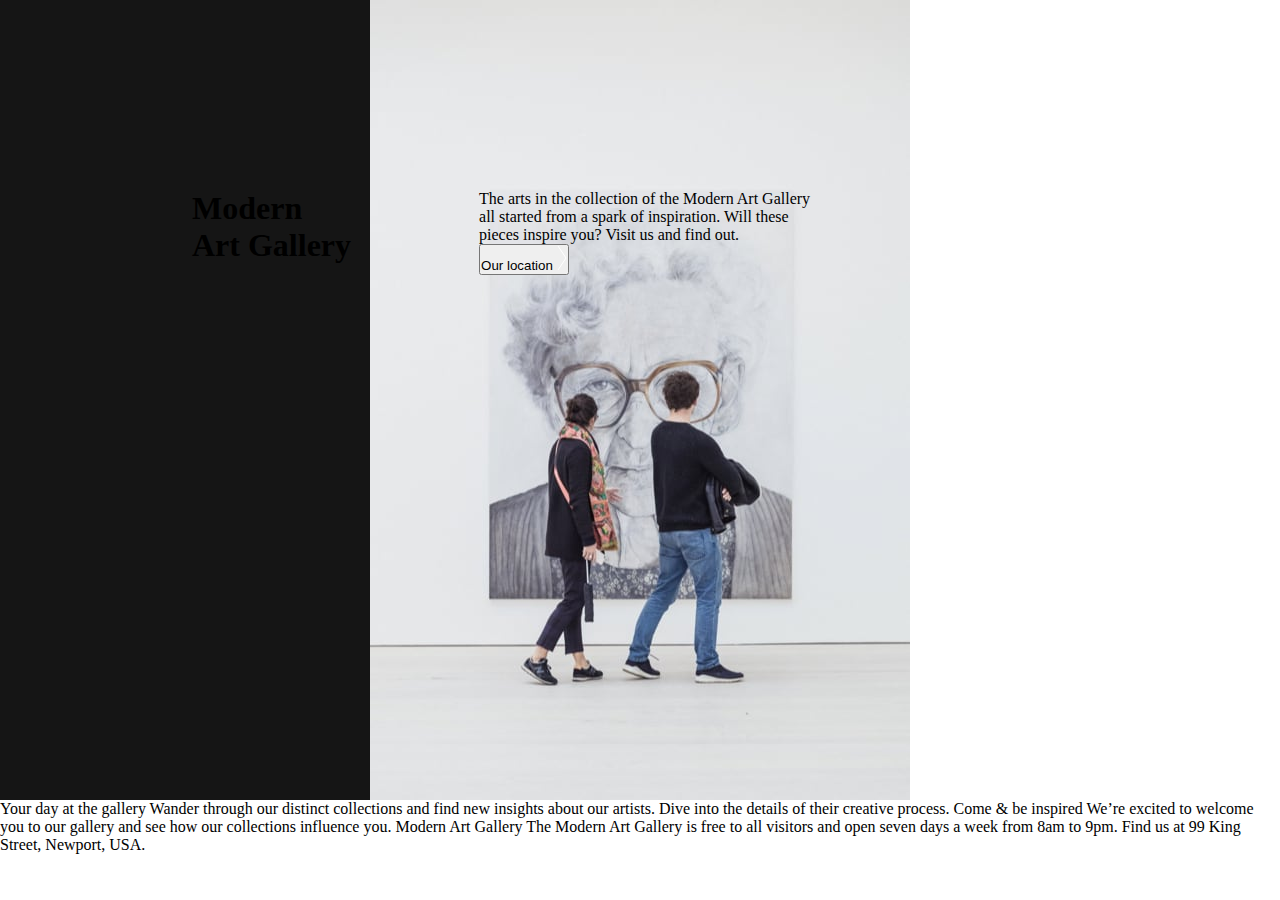
==== index.html @ baf0d705 "debut hero" ====
<!DOCTYPE html>
<html lang="en">
<head>
  <meta charset="UTF-8">
  <meta name="viewport" content="width=device-width, initial-scale=1.0">

  <link rel="icon" type="image/png" sizes="32x32" href="./assets/favicon-32x32.png">
  
  <title>Frontend Mentor | Art gallery website</title>
  <link rel="stylesheet" href="css/style.css">
  <link rel="preconnect" href="https://fonts.googleapis.com">
  <link rel="preconnect" href="https://fonts.gstatic.com" crossorigin>
  <link href="https://fonts.googleapis.com/css2?family=Big+Shoulders+Display:wght@800;900&family=Outfit:wght@300&display=swap" rel="stylesheet">

</head>
<body>

  <hero>

    <div class="img-hero">
      <div class="img-hero-left"></div>
      <img src="assets/desktop/image-hero.jpg" alt="2 passers-by in front of a portrait of an elderly woman" class="hero-img-desktop">
      <img src="assets/tablet/image-hero.jpg" alt="2 passers-by in front of a portrait of an elderly woman" class="hero-img-tablet">
      <img src="assets/mobile/image-hero.jpg" alt="2 passers-by in front of a portrait of an elderly woman" class="hero-img-mobile">
      <div class="img-hero-right"></div>
    </div>

    <div class="txt-hero">

      <h1>Modern<br>Art Gallery</h1>

      <div class="right-hero">
        <p>The arts in the collection of the Modern Art Gallery all started 
          from a spark of inspiration. Will these pieces inspire you? Visit 
          us and find out.</p>
        <button class="location">
          Our location
          <span><img src="assets/icon-arrow-right.svg" alt="arrow right"></span>
        </button>
      </div>

    </div>
    
  </hero>

  

  

  

  Your day at the gallery

  Wander through our distinct collections and find new insights about 
  our artists. Dive into the details of their creative process.

  Come &amp; be inspired

  We’re excited to welcome you to our gallery and see how our collections 
  influence you.

  Modern Art Gallery

  The Modern Art Gallery is free to all visitors and open seven days a week 
  from 8am to 9pm. Find us at 99 King Street, Newport, USA.
</body>
</html>
---- css/style.css ----
*, ::before, ::after {
  box-sizing: border-box;
  padding: 0;
  margin: 0;
}

.hero {
  position: relative;
}

.hero-img-tablet, .hero-img-mobile {
  display: none;
}

.img-hero {
  display: grid;
  grid-template-columns: repeat(3, 1fr);
}

.img-hero-left {
  background: #151515;
}

.txt-hero {
  position: absolute;
  top: 190px;
  display: flex;
  justify-content: space-between;
  gap: 10vw;
  margin: 0 15vw;
}
.txt-hero p {
  width: 350px;
}

/*# sourceMappingURL=style.css.map */
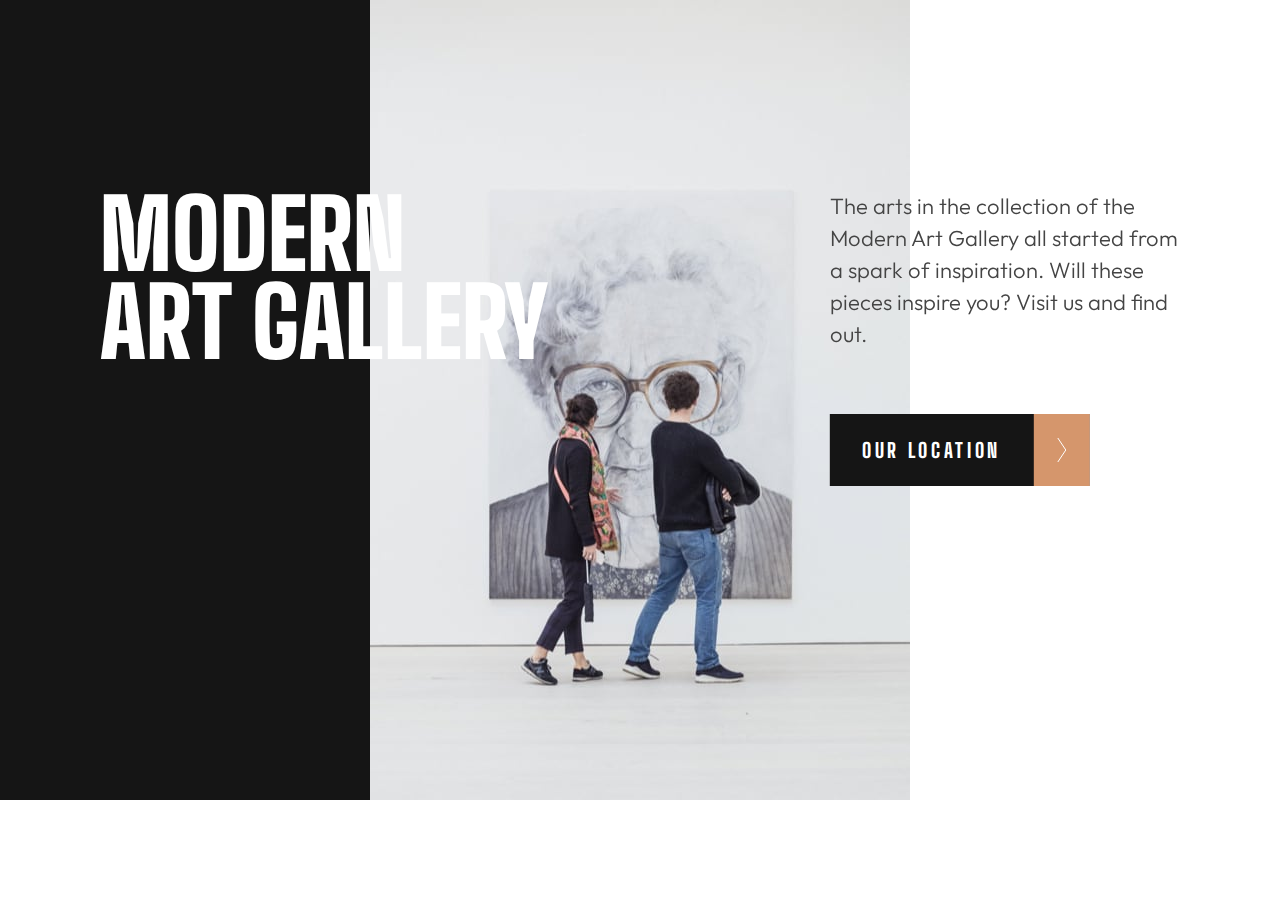
==== commit d1b08b42: "section hero" ====
--- a/index.html
+++ b/index.html
@@ -33,7 +33,7 @@
         <p>The arts in the collection of the Modern Art Gallery all started 
           from a spark of inspiration. Will these pieces inspire you? Visit 
           us and find out.</p>
-        <button class="location">
+        <button class="btn-location">
           Our location
           <span><img src="assets/icon-arrow-right.svg" alt="arrow right"></span>
         </button>
@@ -47,7 +47,7 @@
 
   
 
-  
+<!--  
 
   Your day at the gallery
 
@@ -63,5 +63,7 @@
 
   The Modern Art Gallery is free to all visitors and open seven days a week 
   from 8am to 9pm. Find us at 99 King Street, Newport, USA.
+-->
+
 </body>
 </html>--- a/css/style.css
+++ b/css/style.css
@@ -1,3 +1,20 @@
+.txt-hero h1 {
+  font-family: "Big Shoulders Display";
+  font-size: 96px;
+  font-weight: 900;
+  line-height: 88px;
+  text-transform: uppercase;
+  color: #151515;
+}
+
+.txt-hero p {
+  font-family: "Outfit";
+  font-size: 22px;
+  font-weight: 300;
+  line-height: 32px;
+  color: #444;
+}
+
 *, ::before, ::after {
   box-sizing: border-box;
   padding: 0;
@@ -26,11 +43,47 @@
   top: 190px;
   display: flex;
   justify-content: space-between;
-  gap: 10vw;
-  margin: 0 15vw;
+  gap: clamp(20px, 18vw, 320px);
+  left: 50%;
+  transform: translateX(-50%);
 }
 .txt-hero p {
   width: 350px;
+  margin-bottom: 64px;
+}
+.txt-hero h1 {
+  color: #FFFFFF;
+  width: 500px;
+  mix-blend-mode: difference;
+}
+.txt-hero .btn-location {
+  position: relative;
+  width: 260px;
+  padding: 24px 0 24px 32px;
+  text-align: left;
+  color: #FFFFFF;
+  font-family: "Big Shoulders Display";
+  font-size: 20px;
+  font-weight: 800;
+  letter-spacing: 3.636px;
+  background: #151515;
+  border: none;
+  text-transform: uppercase;
+  cursor: pointer;
+}
+.txt-hero .btn-location span {
+  position: absolute;
+  height: 100%;
+  width: 56px;
+  right: 0;
+  top: 0;
+  background: #D5966C;
+}
+.txt-hero .btn-location span img {
+  position: relative;
+  top: 50%;
+  left: 50%;
+  transform: translate(-50%, -50%);
 }
 
 /*# sourceMappingURL=style.css.map */
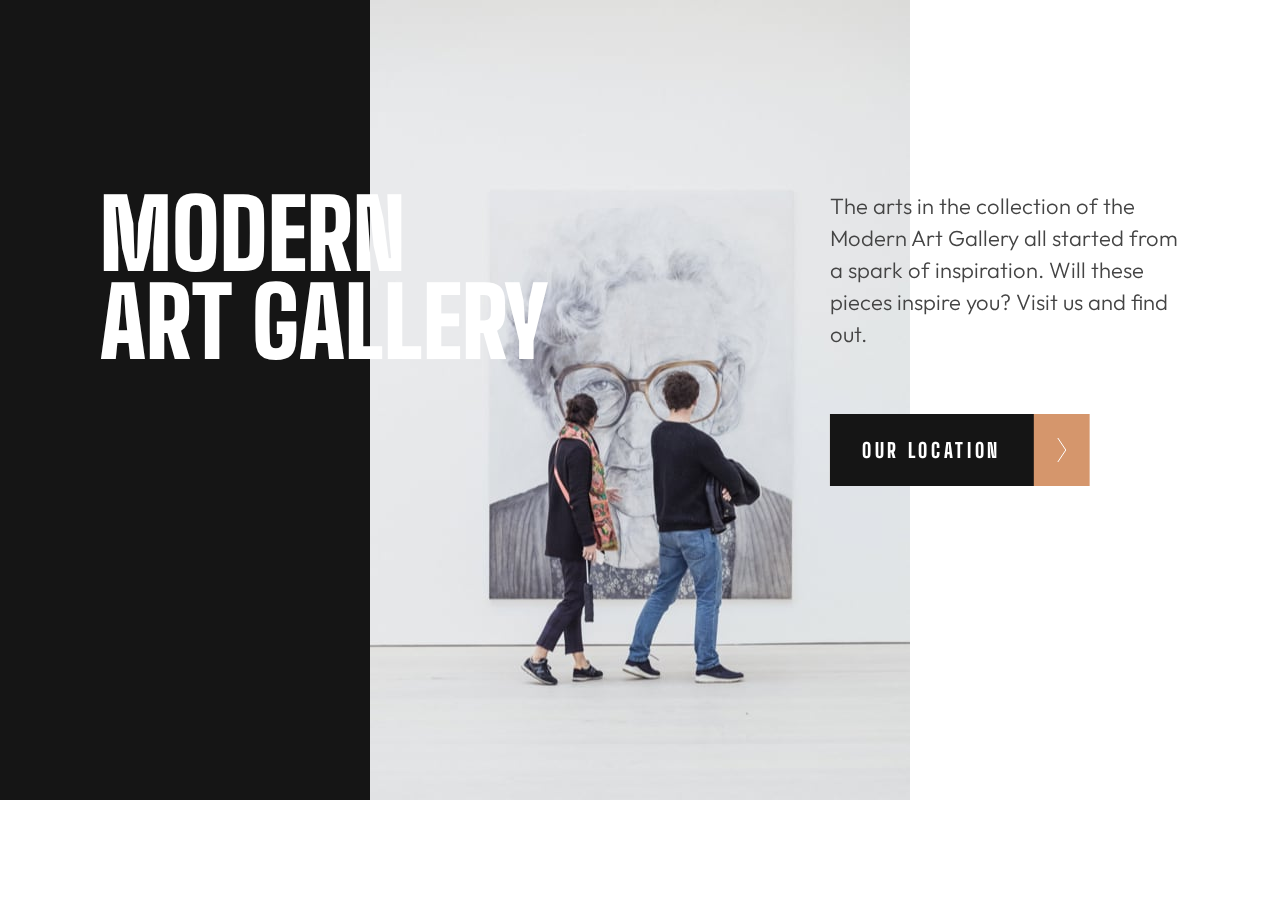
==== commit c92e2228: "animation link btn-location" ====
--- a/index.html
+++ b/index.html
@@ -33,12 +33,10 @@
         <p>The arts in the collection of the Modern Art Gallery all started 
           from a spark of inspiration. Will these pieces inspire you? Visit 
           us and find out.</p>
-        <button class="btn-location">
-          Our location
-          <span><img src="assets/icon-arrow-right.svg" alt="arrow right"></span>
-        </button>
+        <div class="btn-location">
+          <a href="/location.html">Our location<span><img src="assets/icon-arrow-right.svg" alt="arrow right"></span></a>
+        </div>
       </div>
-
     </div>
     
   </hero>
--- a/css/style.css
+++ b/css/style.css
@@ -23,6 +23,7 @@
 
 .hero {
   position: relative;
+  width: 100vw;
 }
 
 .hero-img-tablet, .hero-img-mobile {
@@ -31,7 +32,8 @@
 
 .img-hero {
   display: grid;
-  grid-template-columns: repeat(3, 1fr);
+  grid-template-columns: 1fr 540px 1fr;
+  width: 100%;
 }
 
 .img-hero-left {
@@ -46,6 +48,7 @@
   gap: clamp(20px, 18vw, 320px);
   left: 50%;
   transform: translateX(-50%);
+  max-width: 1110px;
 }
 .txt-hero p {
   width: 350px;
@@ -54,6 +57,7 @@
 .txt-hero h1 {
   color: #FFFFFF;
   width: 500px;
+  min-width: 450px;
   mix-blend-mode: difference;
 }
 .txt-hero .btn-location {
@@ -61,15 +65,39 @@
   width: 260px;
   padding: 24px 0 24px 32px;
   text-align: left;
+  content: "";
+  overflow: hidden;
+}
+.txt-hero .btn-location:hover a ::before {
+  transform: translateX(204px);
+}
+.txt-hero .btn-location a {
+  text-decoration: none;
   color: #FFFFFF;
   font-family: "Big Shoulders Display";
   font-size: 20px;
   font-weight: 800;
   letter-spacing: 3.636px;
+  text-transform: uppercase;
+}
+.txt-hero .btn-location a ::before {
+  content: "";
+  position: absolute;
+  width: 204px;
+  height: 100%;
+  left: -204px;
   background: #151515;
-  border: none;
-  text-transform: uppercase;
-  cursor: pointer;
+  z-index: -1;
+  transition: transform 0.3s cubic-bezier(0.39, 1.55, 0.43, 0.79);
+}
+.txt-hero .btn-location a ::after {
+  content: "";
+  position: absolute;
+  width: 260px;
+  height: 100%;
+  left: -204px;
+  background: #D5966C;
+  z-index: -2;
 }
 .txt-hero .btn-location span {
   position: absolute;
@@ -77,7 +105,6 @@
   width: 56px;
   right: 0;
   top: 0;
-  background: #D5966C;
 }
 .txt-hero .btn-location span img {
   position: relative;
@@ -86,4 +113,73 @@
   transform: translate(-50%, -50%);
 }
 
+@media (max-width: 1190px) {
+  .img-hero {
+    grid-template-columns: repeat(2, 1fr);
+  }
+  .img-hero-left {
+    display: none;
+  }
+  .hero-img-desktop, .hero-img-mobile {
+    display: none;
+  }
+  .hero-img-tablet {
+    display: block;
+  }
+  .txt-hero {
+    position: absolute;
+    top: 145px;
+    display: flex;
+    flex-direction: column;
+    justify-content: space-between;
+    gap: 48px;
+    left: 390px;
+    transform: translateX(0);
+  }
+  .txt-hero h1 {
+    font-size: 70px;
+    line-height: 65px;
+    color: #151515;
+  }
+  .txt-hero p {
+    font-size: 18px;
+    line-height: 28px;
+    margin-bottom: 48px;
+  }
+}
+@media (max-width: 750px) {
+  .img-hero {
+    display: block;
+    grid-template-columns: 1fr;
+  }
+  .img-hero-right {
+    display: none;
+  }
+  .hero-img-desktop, .hero-img-tablet {
+    display: none;
+  }
+  .hero-img-mobile {
+    display: block;
+    width: 100%;
+    margin-bottom: 32px;
+  }
+  .txt-hero {
+    position: relative;
+    top: 0px;
+    left: 0;
+    display: block;
+    margin-left: 16px;
+  }
+  .txt-hero h1 {
+    font-size: 60px;
+    line-height: 55px;
+    margin-bottom: 32px;
+  }
+  .txt-hero p {
+    font-size: 18px;
+    line-height: 28px;
+    margin-bottom: 32px;
+  }
+}
+
 /*# sourceMappingURL=style.css.map */
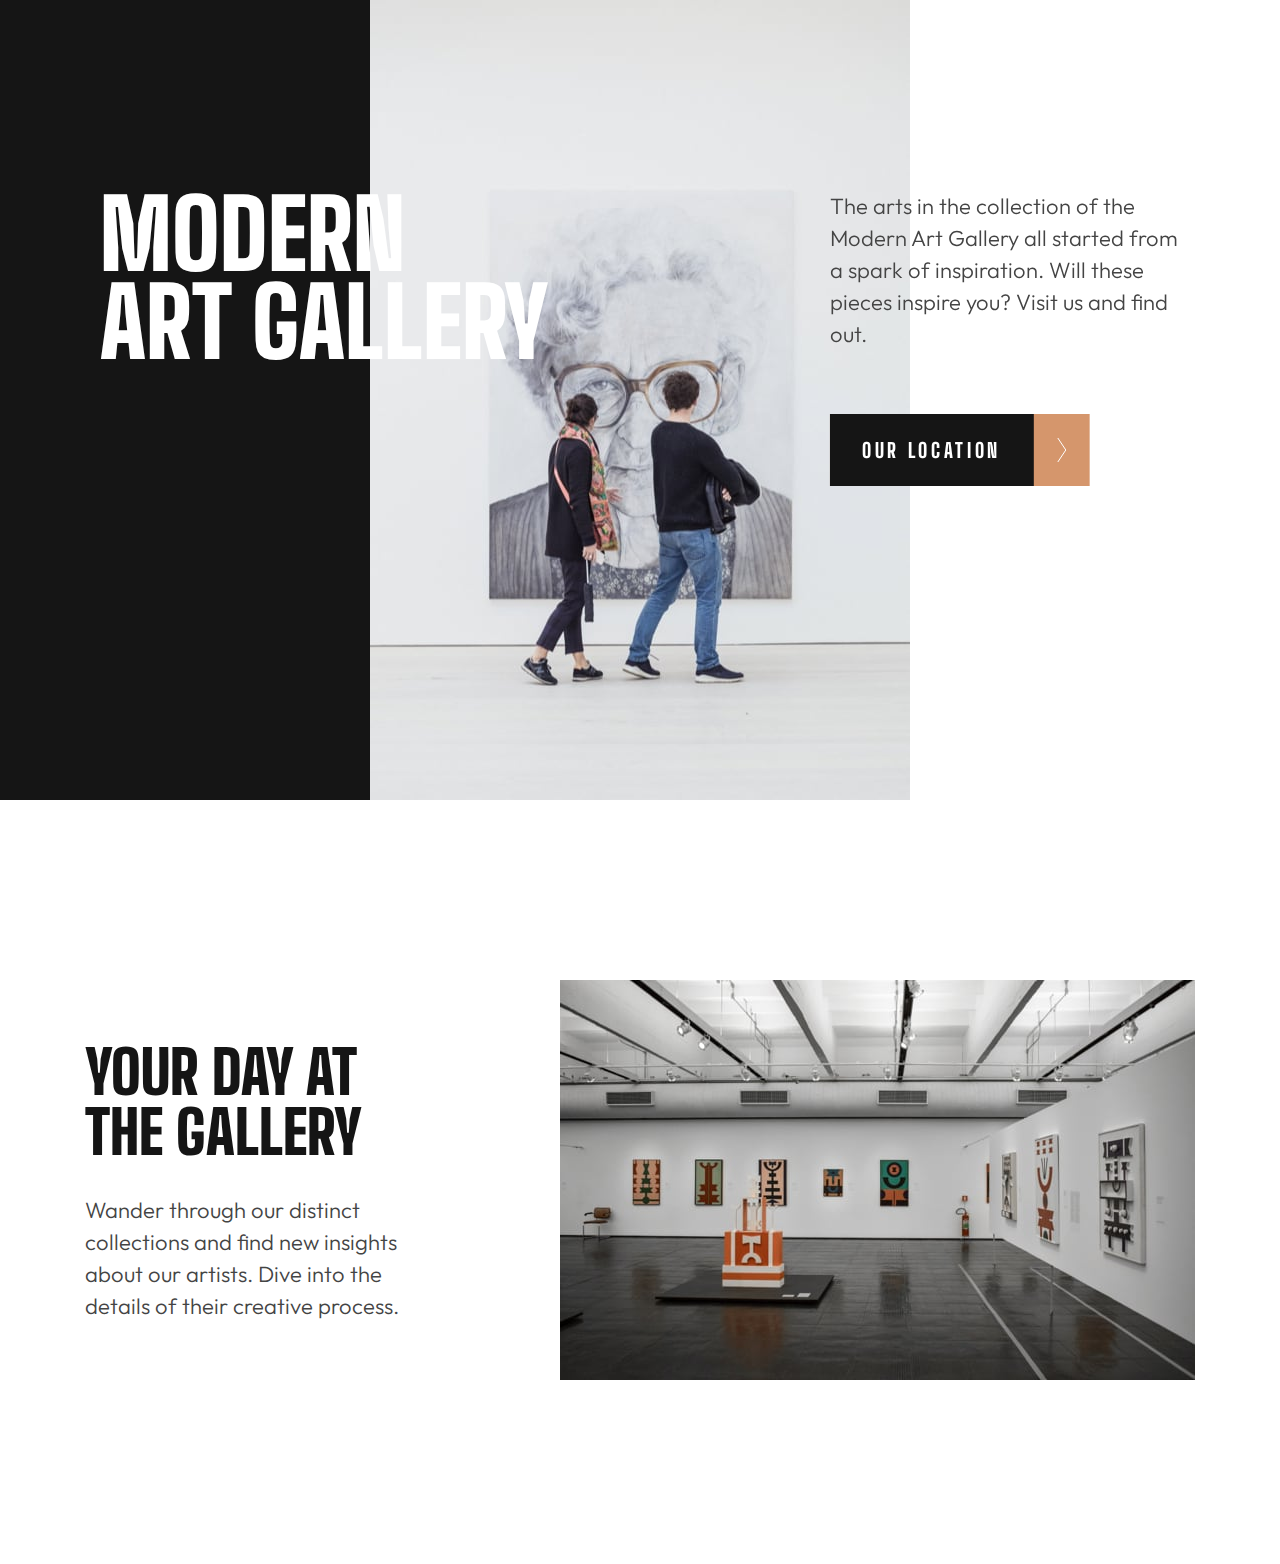
==== commit ccea3d71: "section gallery > header-gallery responsive" ====
--- a/index.html
+++ b/index.html
@@ -19,9 +19,9 @@
 
     <div class="img-hero">
       <div class="img-hero-left"></div>
-      <img src="assets/desktop/image-hero.jpg" alt="2 passers-by in front of a portrait of an elderly woman" class="hero-img-desktop">
-      <img src="assets/tablet/image-hero.jpg" alt="2 passers-by in front of a portrait of an elderly woman" class="hero-img-tablet">
-      <img src="assets/mobile/image-hero.jpg" alt="2 passers-by in front of a portrait of an elderly woman" class="hero-img-mobile">
+      <img src="assets/desktop/image-hero.jpg" alt="2 passers-by in front of a portrait of an elderly woman" class="img-desktop">
+      <img src="assets/tablet/image-hero.jpg" alt="2 passers-by in front of a portrait of an elderly woman" class="img-tablet">
+      <img src="assets/mobile/image-hero.jpg" alt="2 passers-by in front of a portrait of an elderly woman" class="img-mobile">
       <div class="img-hero-right"></div>
     </div>
 
@@ -41,16 +41,31 @@
     
   </hero>
 
+
+  <section class="gallery">
+
+    <div class="header-gallery">
+      <div class="header-gallery-txt">
+        <h2>Your day at the gallery</h2>
+        <p>Wander through our distinct collections and find new insights about our artists. Dive into the details of their creative process.</p>
+      </div>
+      <div class="header-gallery-img">
+        <img src="assets/desktop/image-grid-1.jpg" alt="photo gallery art" class="img-desktop">
+        <img src="assets/tablet/image-grid-1.jpg" alt="photo gallery art" class="img-tablet">
+        <img src="assets/mobile/image-grid-1.jpg" alt="photo gallery art" class="img-mobile">
+      </div>
+    </div>
+
+  </section>
   
 
   
 
 <!--  
 
-  Your day at the gallery
+  
 
-  Wander through our distinct collections and find new insights about 
-  our artists. Dive into the details of their creative process.
+  
 
   Come &amp; be inspired
 
--- a/css/style.css
+++ b/css/style.css
@@ -7,7 +7,7 @@
   color: #151515;
 }
 
-.txt-hero p {
+.header-gallery-txt p, .txt-hero p {
   font-family: "Outfit";
   font-size: 22px;
   font-weight: 300;
@@ -15,6 +15,15 @@
   color: #444;
 }
 
+.header-gallery-txt h2 {
+  font-family: "Big Shoulders Display";
+  font-size: 60px;
+  font-weight: 900;
+  line-height: 60px;
+  text-transform: uppercase;
+  color: #151515;
+}
+
 *, ::before, ::after {
   box-sizing: border-box;
   padding: 0;
@@ -26,7 +35,7 @@
   width: 100vw;
 }
 
-.hero-img-tablet, .hero-img-mobile {
+.img-tablet, .img-mobile {
   display: none;
 }
 
@@ -120,10 +129,10 @@
   .img-hero-left {
     display: none;
   }
-  .hero-img-desktop, .hero-img-mobile {
-    display: none;
-  }
-  .hero-img-tablet {
+  .img-desktop, .img-mobile {
+    display: none;
+  }
+  .img-tablet {
     display: block;
   }
   .txt-hero {
@@ -155,10 +164,10 @@
   .img-hero-right {
     display: none;
   }
-  .hero-img-desktop, .hero-img-tablet {
-    display: none;
-  }
-  .hero-img-mobile {
+  .img-desktop, .img-tablet {
+    display: none;
+  }
+  .img-mobile {
     display: block;
     width: 100%;
     margin-bottom: 32px;
@@ -181,5 +190,50 @@
     margin-bottom: 32px;
   }
 }
+.gallery {
+  position: relative;
+  margin: 180px auto;
+  max-width: 1110px;
+}
+
+.header-gallery {
+  display: grid;
+  grid-template-columns: auto 1fr;
+  gap: 125px;
+}
+
+.header-gallery-txt {
+  display: flex;
+  flex-direction: column;
+  gap: 32px;
+  justify-content: center;
+}
+@media (max-width: 1190px) {
+  .gallery {
+    margin: 120px 40px;
+  }
+}
+@media (max-width: 750px) {
+  .gallery {
+    margin: 120px 20px;
+  }
+  .header-gallery {
+    display: grid;
+    grid-template-columns: 1fr;
+    gap: 25px;
+  }
+  .header-gallery-txt {
+    grid-area: 2/1/3/1;
+    gap: 21px;
+  }
+  .header-gallery-txt h2 {
+    font-size: 50px;
+    line-height: 45px;
+  }
+  .header-gallery-txt p {
+    font-size: 18px;
+    line-height: 28px;
+  }
+}
 
 /*# sourceMappingURL=style.css.map */
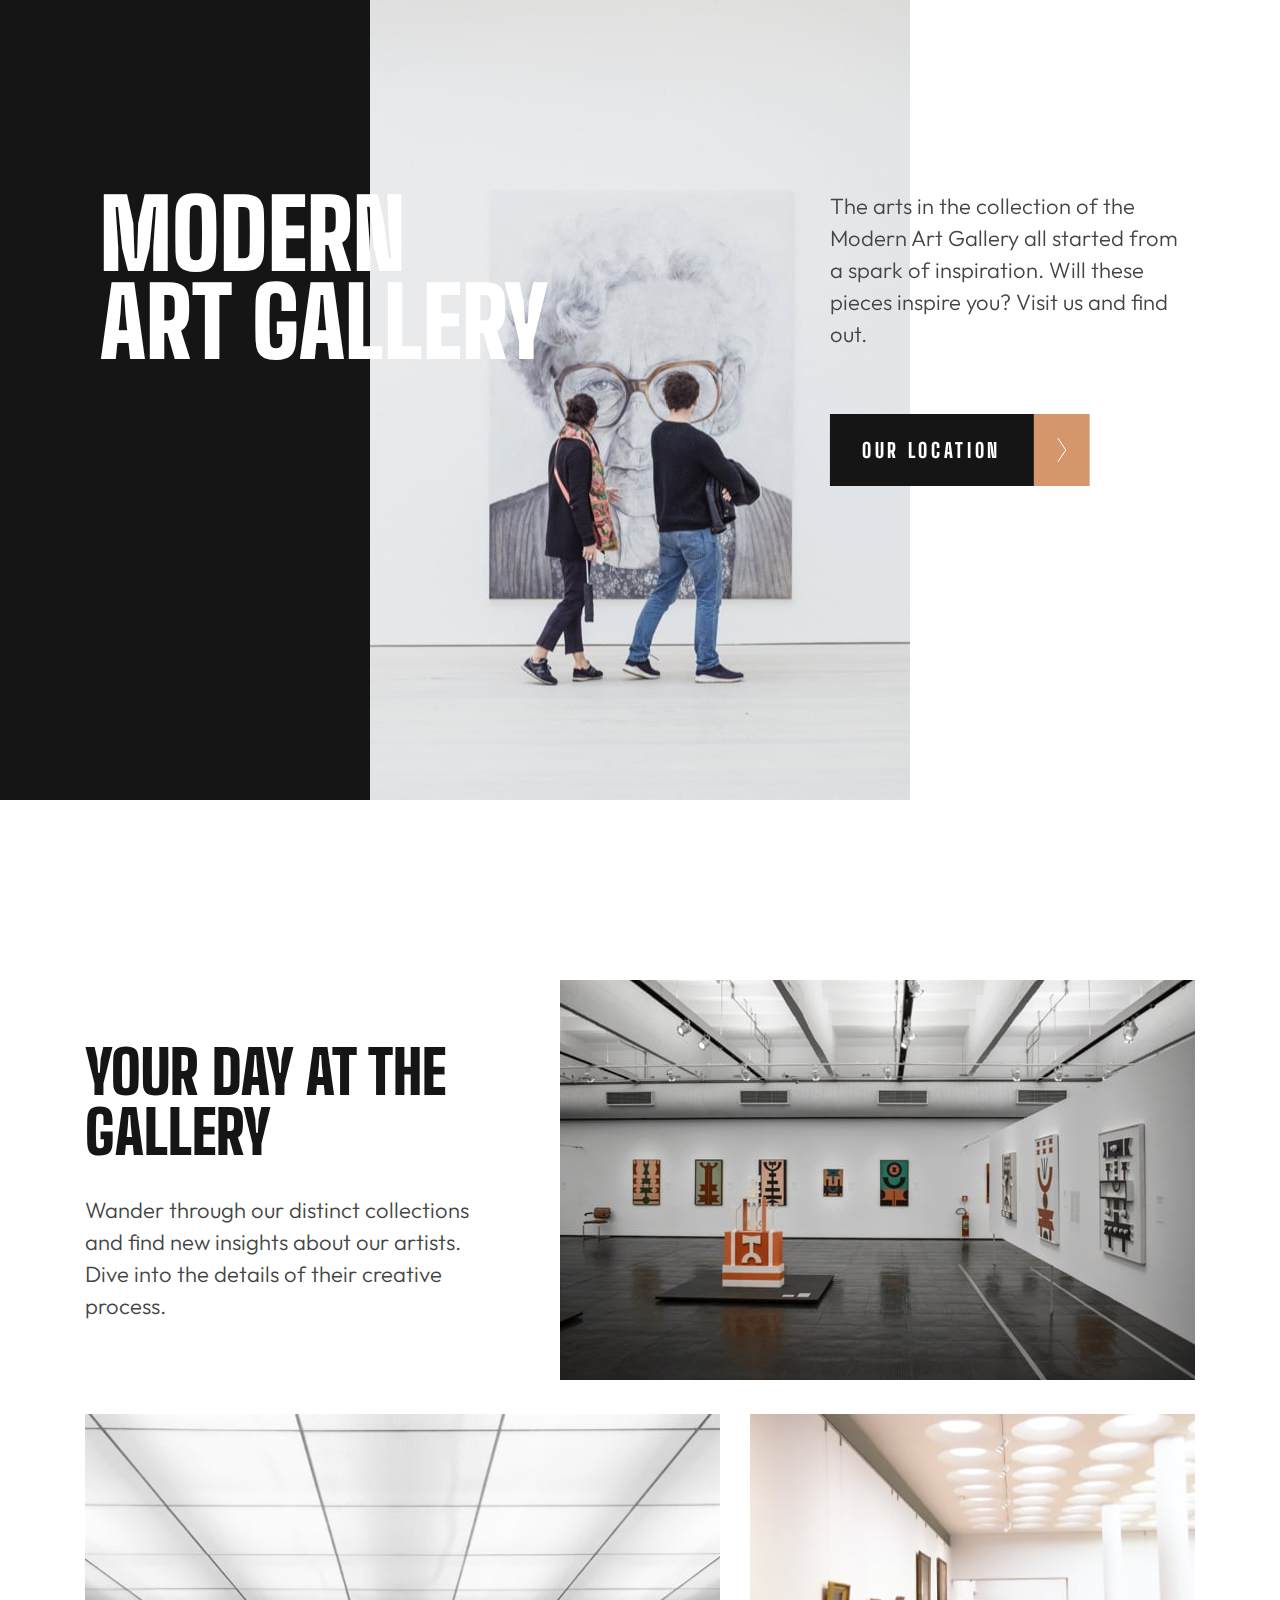
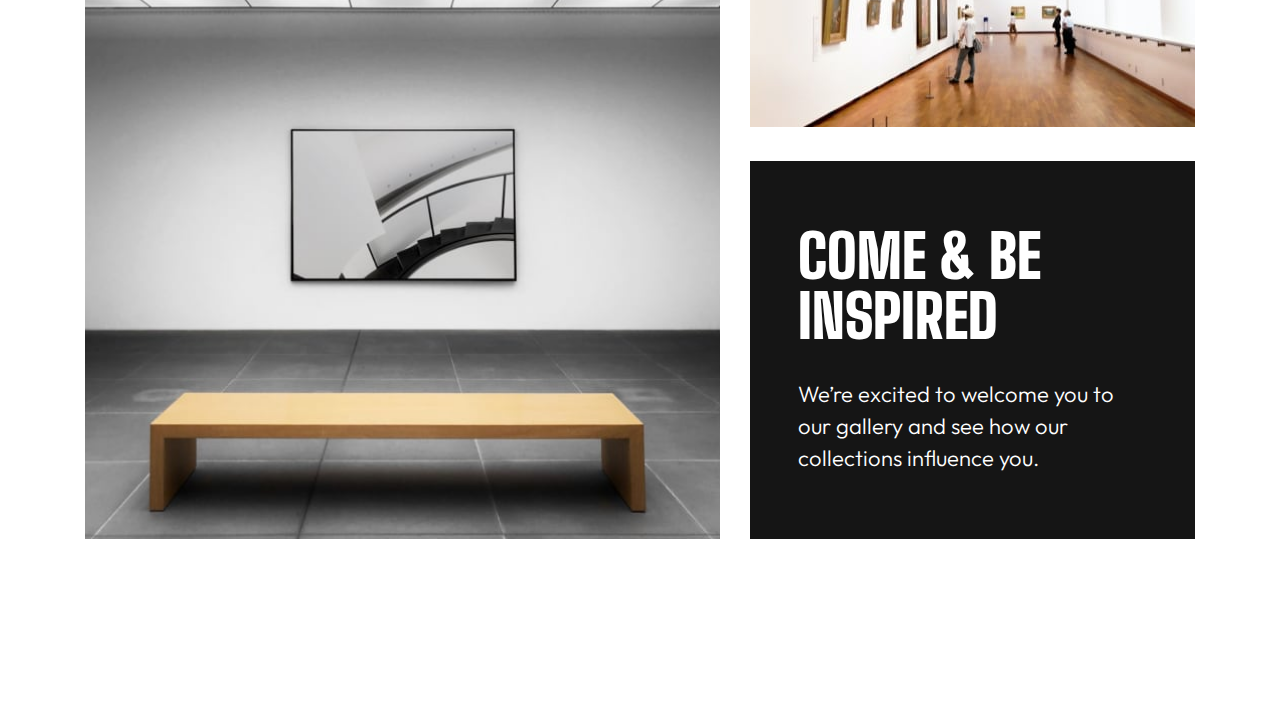
==== commit 2edfa600: "gallery with responsive" ====
--- a/index.html
+++ b/index.html
@@ -56,22 +56,34 @@
       </div>
     </div>
 
+    <div class="body-gallery">
+
+      <div class="body-gallery-left">
+        <img src="assets/desktop/image-grid-2.jpg" alt="un banc devant un tableau" class="img-desktop">
+        <img src="assets/tablet/image-grid-2.jpg" alt="un banc devant un tableau" class="img-tablet">
+        <img src="assets/mobile/image-grid-2.jpg" alt="un banc devant un tableau" class="img-mobile">
+      </div>
+
+      <div class="body-gallery-right">
+        <div class="body-gallery-top-right">
+          <img src="assets/desktop/image-grid-3.jpg" alt="un banc devant un tableau" class="img-desktop">
+          <img src="assets/tablet/image-grid-3.jpg" alt="un banc devant un tableau" class="img-tablet">
+          <img src="assets/mobile/image-grid-3.jpg" alt="un banc devant un tableau" class="img-mobile">
+        </div>
+        <div class="body-gallery-bottom-right">
+          <h2>Come & be inspired</h2>
+          <p>We’re excited to welcome you to our gallery and see how our collections influence you.</p>
+        </div>
+      </div>
+
+    </div>
+
   </section>
   
 
   
 
 <!--  
-
-  
-
-  
-
-  Come &amp; be inspired
-
-  We’re excited to welcome you to our gallery and see how our collections 
-  influence you.
-
   Modern Art Gallery
 
   The Modern Art Gallery is free to all visitors and open seven days a week 
--- a/css/style.css
+++ b/css/style.css
@@ -7,7 +7,7 @@
   color: #151515;
 }
 
-.header-gallery-txt p, .txt-hero p {
+.body-gallery-bottom-right p, .header-gallery-txt p, .txt-hero p {
   font-family: "Outfit";
   font-size: 22px;
   font-weight: 300;
@@ -15,7 +15,7 @@
   color: #444;
 }
 
-.header-gallery-txt h2 {
+.body-gallery-bottom-right h2, .header-gallery-txt h2 {
   font-family: "Big Shoulders Display";
   font-size: 60px;
   font-weight: 900;
@@ -199,7 +199,7 @@
 .header-gallery {
   display: grid;
   grid-template-columns: auto 1fr;
-  gap: 125px;
+  gap: 68px;
 }
 
 .header-gallery-txt {
@@ -235,5 +235,112 @@
     line-height: 28px;
   }
 }
+.body-gallery {
+  position: relative;
+  width: 100%;
+  margin-top: 30px;
+  display: grid;
+  grid-template-columns: 635px 1fr;
+  gap: 30px;
+}
+
+.body-gallery-left {
+  position: relative;
+  height: 100%;
+  width: 100%;
+}
+.body-gallery-left img {
+  height: 100%;
+  width: 100%;
+  object-fit: cover;
+}
+
+.body-gallery-right {
+  display: grid;
+  grid-template-rows: auto 1fr;
+  gap: 30px;
+}
+
+.body-gallery-top-right img {
+  object-fit: cover;
+}
+
+.body-gallery-bottom-right {
+  background: #151515;
+  padding: 65px 48px;
+}
+.body-gallery-bottom-right h2 {
+  color: #FFFFFF;
+  margin-bottom: 32px;
+}
+.body-gallery-bottom-right p {
+  color: #FFFFFF;
+}
+
+@media (max-width: 1190px) {
+  .body-gallery {
+    margin-top: 11px;
+    grid-template-columns: 1fr 1fr;
+    gap: 11px;
+  }
+  .body-gallery-left {
+    position: relative;
+    height: auto;
+    width: auto;
+  }
+  .body-gallery-left img {
+    height: auto;
+    width: auto;
+    object-fit: cover;
+  }
+  .body-gallery-right {
+    display: grid;
+    grid-template-rows: 313px 1fr;
+    gap: 11px;
+  }
+  .body-gallery-top-right img {
+    width: auto;
+    height: auto;
+    object-fit: cover;
+  }
+  .body-gallery-bottom-right {
+    padding: 85px 28px;
+  }
+  .body-gallery-bottom-right h2 {
+    font-size: 50px;
+    margin-bottom: 24px;
+    line-height: 45px;
+  }
+  .body-gallery-bottom-right p {
+    font-size: 18px;
+    line-height: 28px;
+  }
+}
+@media (max-width: 750px) {
+  .body-gallery {
+    margin-top: 32px;
+    grid-template-columns: 335px;
+    gap: 16px;
+  }
+  .body-gallery-left {
+    width: 100%;
+  }
+  .body-gallery-left img {
+    height: 100%;
+    width: 100%;
+  }
+  .body-gallery-right {
+    display: grid;
+    grid-template-rows: 335px;
+    gap: 16px;
+  }
+  .body-gallery-top-right img {
+    width: 100%;
+    height: 100%;
+  }
+  .body-gallery-bottom-right {
+    padding: 48px 24px;
+  }
+}
 
 /*# sourceMappingURL=style.css.map */
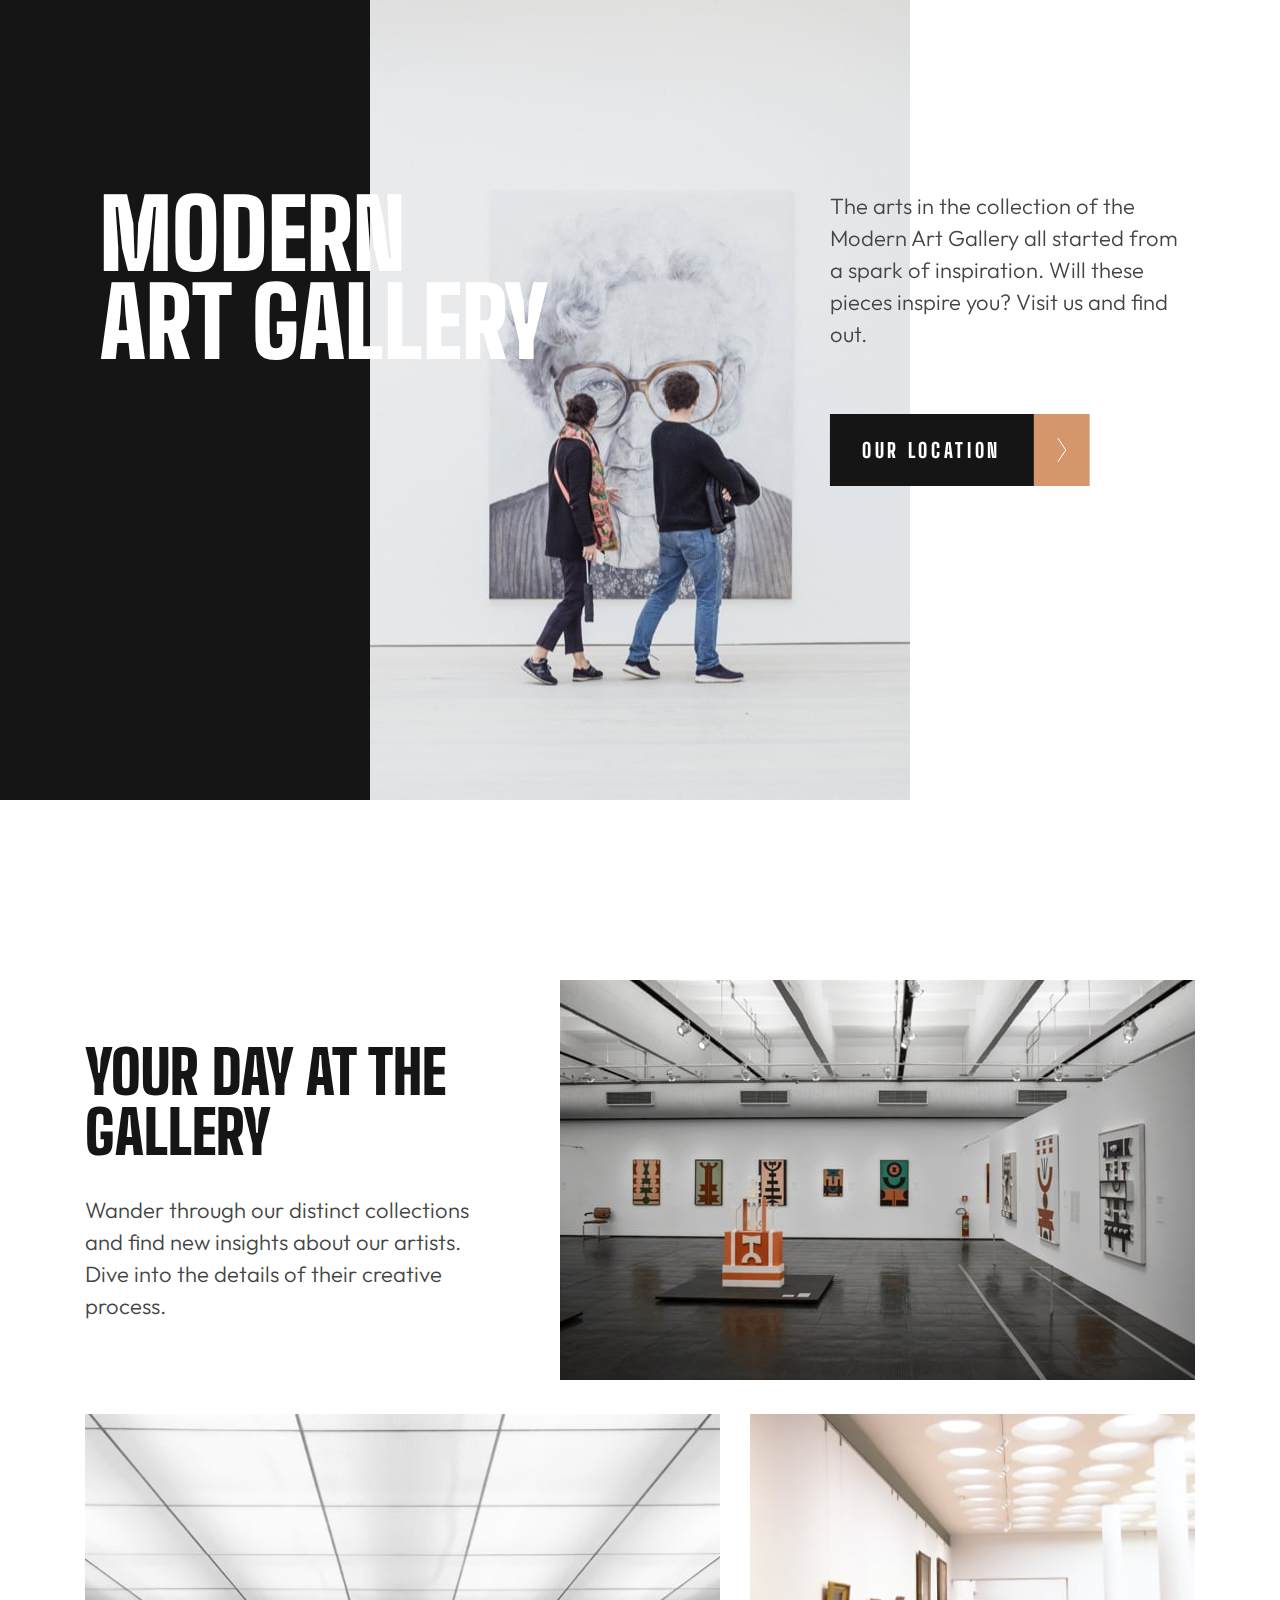
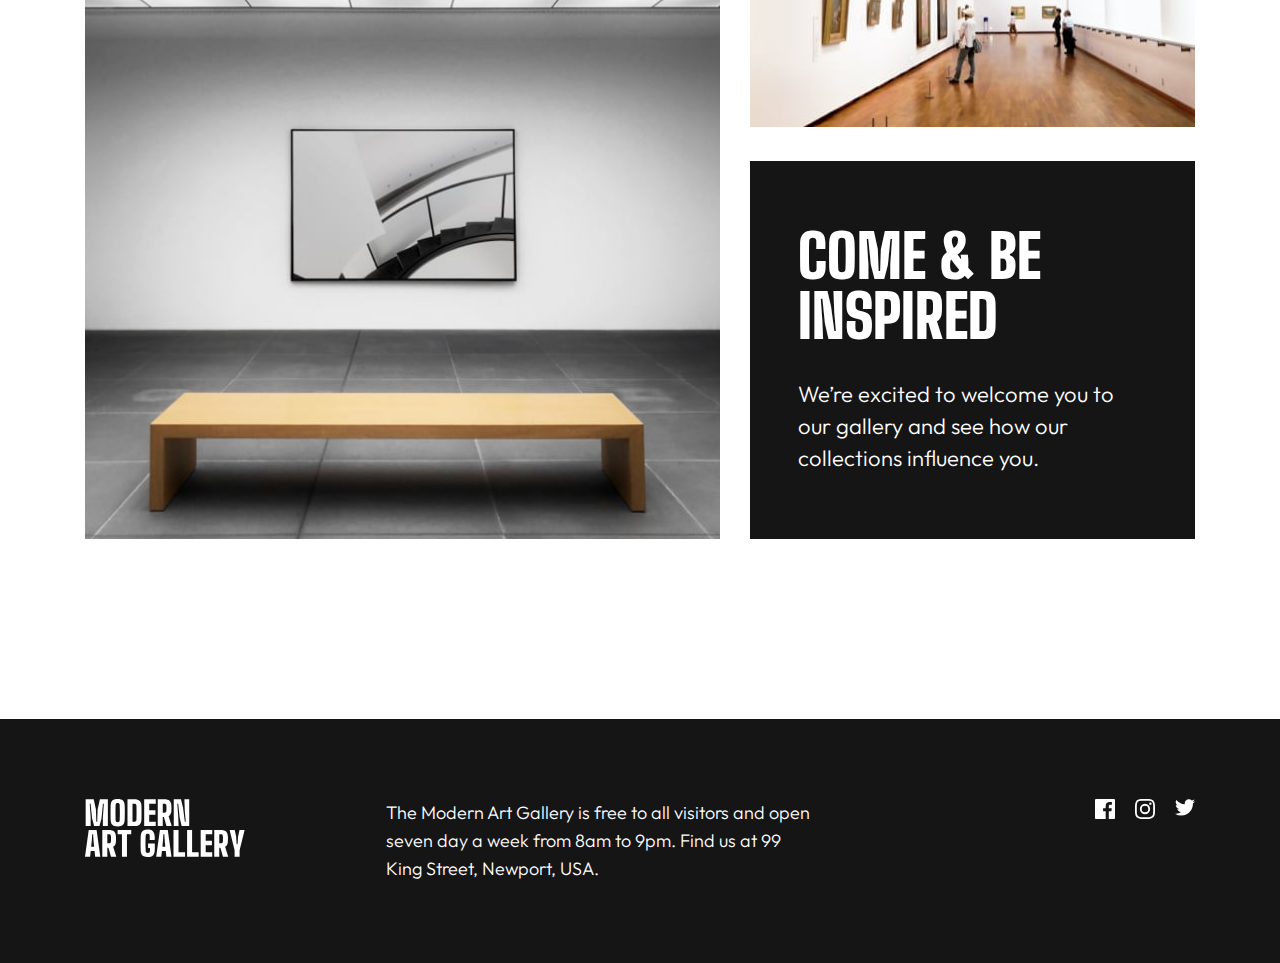
==== commit bcb874fa: "footer home" ====
--- a/index.html
+++ b/index.html
@@ -79,16 +79,31 @@
     </div>
 
   </section>
+
+  <footer>
+
+    <div class="container-footer">
+      <div class="container-footer-txt">
+        <img class="logo" src="assets/logo-light.svg" alt="logo modern art gallery">
+
+        <p>The Modern Art Gallery is free to all visitors and open seven day a week from 8am to 9pm. Find us at 99 King Street, Newport, USA.</p>
+      </div>
+
+      <div class="container-social">
+        <a href="https://www.facebook.com/" target="_blank" class="link-social">
+          <img src="assets/icon-facebook.svg" alt="logo facebook">
+        </a>
+        <a href="https://www.instagram.com/" target="_blank" class="link-social">
+          <img src="assets/icon-instagram.svg" alt="logo instagram">
+        </a>
+        <a href="https://twitter.com/" target="_blank" class="link-social">
+          <img src="assets/icon-twitter.svg" alt="logo twitter">
+        </a>
+      </div>
+    </div>
+
+  </footer>
   
-
-  
-
-<!--  
-  Modern Art Gallery
-
-  The Modern Art Gallery is free to all visitors and open seven days a week 
-  from 8am to 9pm. Find us at 99 King Street, Newport, USA.
--->
 
 </body>
 </html>--- a/css/style.css
+++ b/css/style.css
@@ -180,6 +180,8 @@
     margin-left: 16px;
   }
   .txt-hero h1 {
+    width: 100%;
+    min-width: 0;
     font-size: 60px;
     line-height: 55px;
     margin-bottom: 32px;
@@ -342,5 +344,98 @@
     padding: 48px 24px;
   }
 }
+footer {
+  position: relative;
+  background: #151515;
+  height: 244px;
+  padding-top: 1px;
+}
+
+.container-footer {
+  position: relative;
+  max-width: 1110px;
+  margin: 79px auto;
+  display: flex;
+  justify-content: space-between;
+}
+.container-footer p {
+  width: 430px;
+  font-family: Outfit;
+  font-size: 18px;
+  font-weight: 300;
+  line-height: 28px;
+  color: #FFFFFF;
+}
+
+.container-footer-txt {
+  display: flex;
+  gap: 140.43px;
+}
+
+.logo {
+  height: 58px;
+}
+
+.container-social {
+  display: flex;
+  gap: 20px;
+}
+
+@media (max-width: 1190px) {
+  footer {
+    height: 216px;
+  }
+  .container-footer {
+    max-width: 689px;
+    margin: 55px auto;
+  }
+  .container-footer p {
+    max-width: 281px;
+    font-size: 16px;
+    line-height: 26px;
+  }
+  .logo {
+    height: 40px;
+  }
+  .container-footer-txt {
+    gap: 64.95px;
+  }
+}
+@media (max-width: 750px) {
+  * {
+    outline: 1px solid red;
+  }
+  footer {
+    height: 336px;
+    padding: 48px 32px;
+  }
+  .container-footer {
+    max-width: 1110px;
+    margin: 0;
+    display: flex;
+    flex-direction: column;
+  }
+  .container-footer p {
+    width: 430px;
+    font-family: Outfit;
+    font-size: 18px;
+    font-weight: 300;
+    line-height: 28px;
+    color: #FFFFFF;
+  }
+  .container-footer-txt {
+    gap: 38px;
+    flex-direction: column;
+  }
+  .container-footer-txt p {
+    width: 100%;
+  }
+  .logo {
+    width: 110.05px;
+  }
+  .container-social {
+    margin-top: 38px;
+  }
+}
 
 /*# sourceMappingURL=style.css.map */
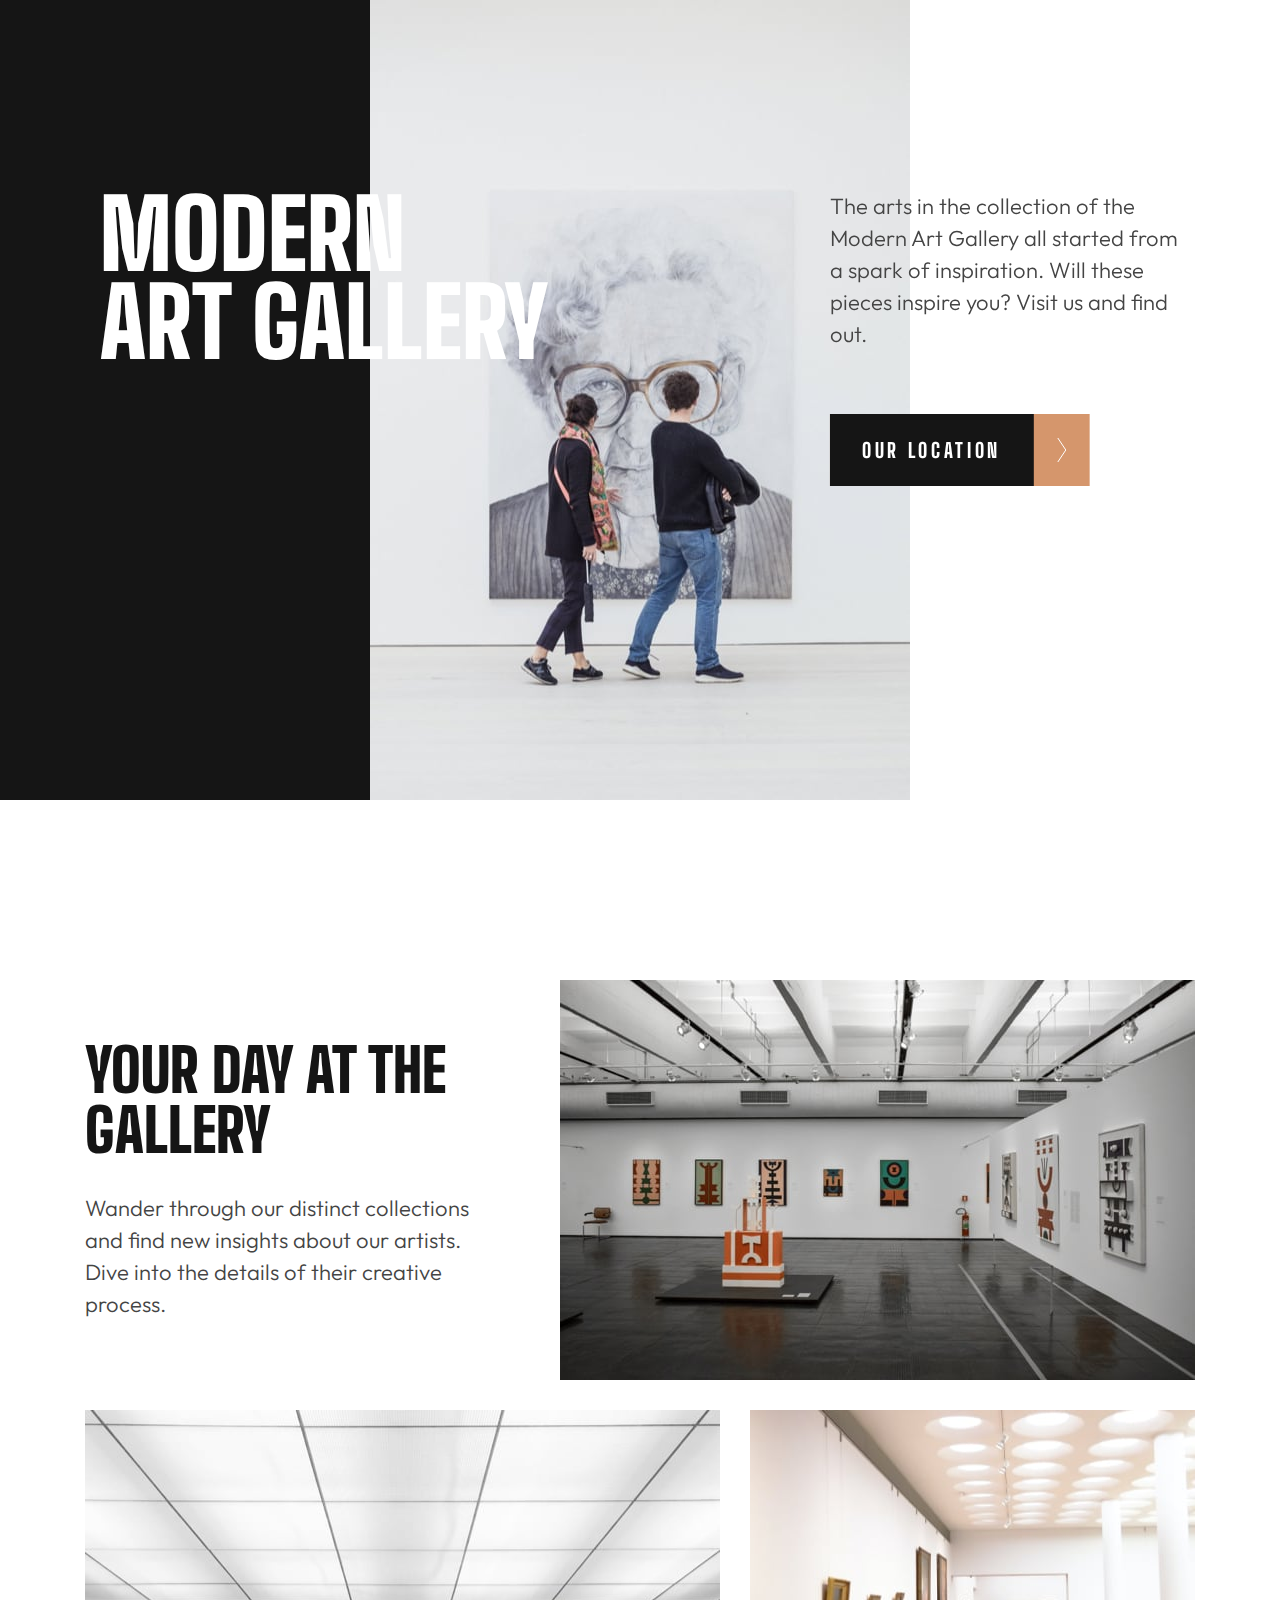
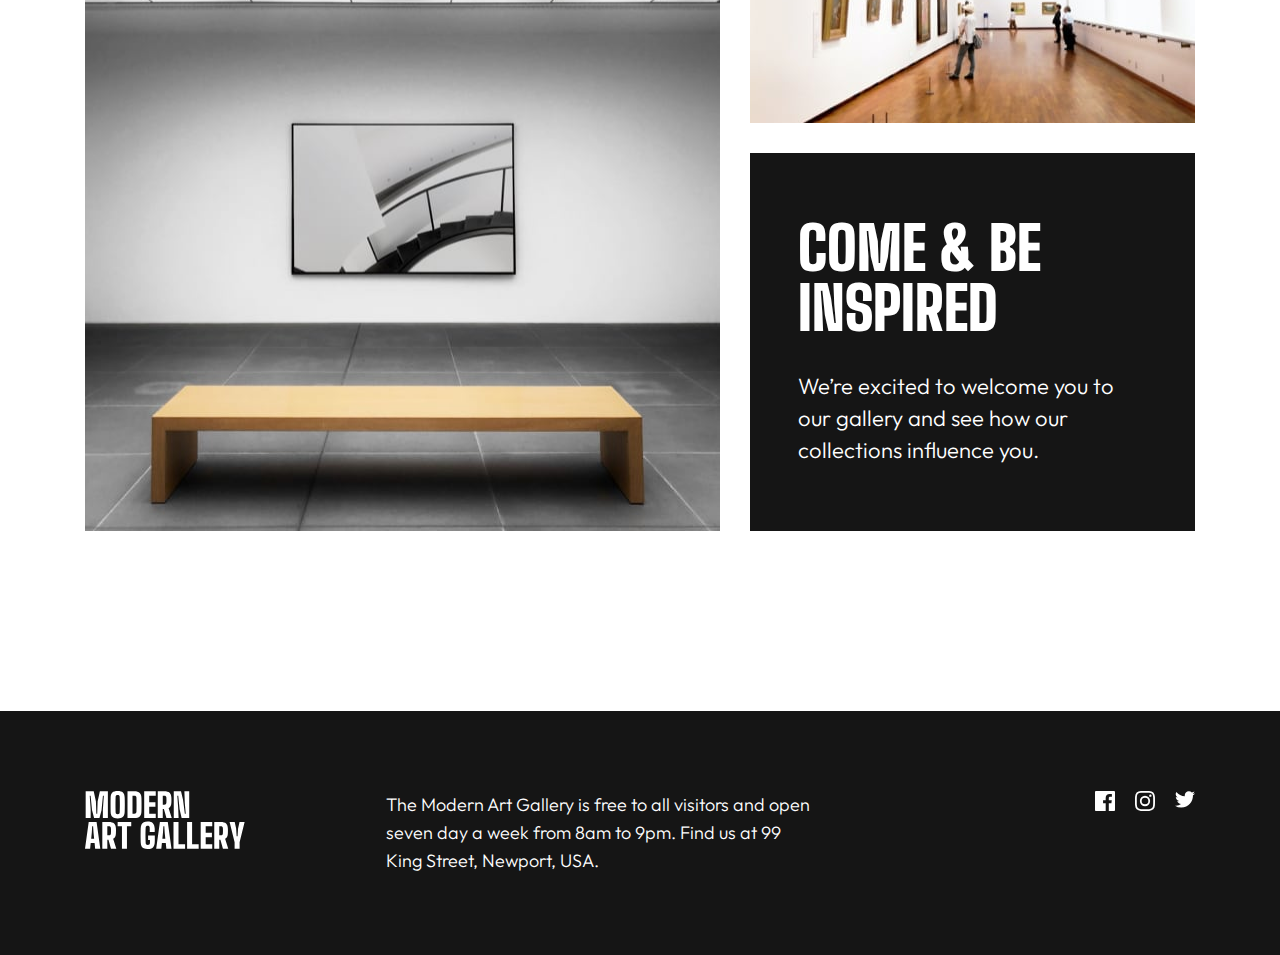
==== commit b94d1a46: "footer page location" ====
--- a/index.html
+++ b/index.html
@@ -91,13 +91,13 @@
 
       <div class="container-social">
         <a href="https://www.facebook.com/" target="_blank" class="link-social">
-          <img src="assets/icon-facebook.svg" alt="logo facebook">
+          <svg width="20" height="20" xmlns="http://www.w3.org/2000/svg"><path d="M18.896 0H1.104C.494 0 0 .494 0 1.104v17.793C0 19.506.494 20 1.104 20h9.58v-7.745H8.076V9.237h2.606V7.01c0-2.583 1.578-3.99 3.883-3.99 1.104 0 2.052.082 2.329.119v2.7h-1.598c-1.254 0-1.496.597-1.496 1.47v1.928h2.989l-.39 3.018h-2.6V20h5.098c.608 0 1.102-.494 1.102-1.104V1.104C20 .494 19.506 0 18.896 0Z"/></svg>
         </a>
         <a href="https://www.instagram.com/" target="_blank" class="link-social">
-          <img src="assets/icon-instagram.svg" alt="logo instagram">
+          <svg width="20" height="20" xmlns="http://www.w3.org/2000/svg"><path d="M10 1.802c2.67 0 2.987.01 4.042.059 2.71.123 3.975 1.409 4.099 4.099.048 1.054.057 1.37.057 4.04 0 2.672-.01 2.988-.057 4.042-.124 2.687-1.387 3.975-4.1 4.099-1.054.048-1.37.058-4.041.058-2.67 0-2.987-.01-4.04-.058-2.718-.124-3.977-1.416-4.1-4.1-.048-1.054-.058-1.37-.058-4.041 0-2.67.01-2.986.058-4.04.124-2.69 1.387-3.977 4.1-4.1 1.054-.048 1.37-.058 4.04-.058ZM10 0C7.284 0 6.944.012 5.877.06 2.246.227.227 2.242.061 5.877.01 6.944 0 7.284 0 10s.012 3.057.06 4.123c.167 3.632 2.182 5.65 5.817 5.817 1.067.048 1.407.06 4.123.06s3.057-.012 4.123-.06c3.629-.167 5.652-2.182 5.816-5.817.05-1.066.061-1.407.061-4.123s-.012-3.056-.06-4.122C19.777 2.249 17.76.228 14.124.06 13.057.01 12.716 0 10 0Zm0 4.865a5.135 5.135 0 1 0 0 10.27 5.135 5.135 0 0 0 0-10.27Zm0 8.468a3.333 3.333 0 1 1 0-6.666 3.333 3.333 0 0 1 0 6.666Zm5.338-9.87a1.2 1.2 0 1 0 0 2.4 1.2 1.2 0 0 0 0-2.4Z"/></svg>
         </a>
         <a href="https://twitter.com/" target="_blank" class="link-social">
-          <img src="assets/icon-twitter.svg" alt="logo twitter">
+          <svg width="20" height="17" xmlns="http://www.w3.org/2000/svg"><path d="M20 2.172a8.192 8.192 0 0 1-2.357.646 4.11 4.11 0 0 0 1.805-2.27 8.22 8.22 0 0 1-2.606.996A4.096 4.096 0 0 0 13.847.248c-2.65 0-4.596 2.472-3.998 5.037A11.648 11.648 0 0 1 1.392 1a4.109 4.109 0 0 0 1.27 5.478 4.086 4.086 0 0 1-1.858-.513c-.045 1.9 1.318 3.679 3.291 4.075a4.113 4.113 0 0 1-1.853.07 4.106 4.106 0 0 0 3.833 2.849A8.25 8.25 0 0 1 0 14.658a11.616 11.616 0 0 0 6.29 1.843c7.618 0 11.923-6.434 11.663-12.205A8.354 8.354 0 0 0 20 2.172Z"/></svg>
         </a>
       </div>
     </div>
--- a/css/style.css
+++ b/css/style.css
@@ -7,7 +7,7 @@
   color: #151515;
 }
 
-.body-gallery-bottom-right p, .header-gallery-txt p, .txt-hero p {
+.location-right p, .body-gallery-bottom-right p, .header-gallery-txt p, .txt-hero p {
   font-family: "Outfit";
   font-size: 22px;
   font-weight: 300;
@@ -15,13 +15,21 @@
   color: #444;
 }
 
-.body-gallery-bottom-right h2, .header-gallery-txt h2 {
+.location-left h2, .body-gallery-bottom-right h2, .header-gallery-txt h2 {
   font-family: "Big Shoulders Display";
   font-size: 60px;
   font-weight: 900;
   line-height: 60px;
   text-transform: uppercase;
   color: #151515;
+}
+
+.location-right h3 {
+  font-family: "Big Shoulders Display";
+  font-size: 36px;
+  font-weight: 900;
+  line-height: 36px;
+  text-transform: uppercase;
 }
 
 *, ::before, ::after {
@@ -380,6 +388,12 @@
   display: flex;
   gap: 20px;
 }
+.container-social a svg {
+  fill: #FFFFFF;
+}
+.container-social a svg:hover {
+  fill: #D5966C;
+}
 
 @media (max-width: 1190px) {
   footer {
@@ -402,9 +416,6 @@
   }
 }
 @media (max-width: 750px) {
-  * {
-    outline: 1px solid red;
-  }
   footer {
     height: 336px;
     padding: 48px 32px;
@@ -437,5 +448,248 @@
     margin-top: 38px;
   }
 }
+.img-tablet, .img-mobile {
+  display: none;
+}
+
+.img-desktop {
+  display: block;
+}
+
+.container-map {
+  width: 100%;
+}
+.container-map img {
+  width: 100%;
+}
+
+.btn-back {
+  position: absolute;
+  height: 72px;
+  top: 0;
+  left: 156px;
+  overflow: hidden;
+  display: flex;
+  align-items: center;
+  background: transparent;
+}
+.btn-back:hover::before {
+  transform: translateX(56px);
+}
+.btn-back::before {
+  content: "";
+  position: absolute;
+  background: #D5966C;
+  width: 208px;
+  height: 100%;
+  z-index: 2;
+  left: 0;
+  transform: translateX(-152px);
+  transition: transform 0.3s cubic-bezier(0.39, 1.55, 0.43, 0.79);
+}
+.btn-back::after {
+  content: "";
+  position: absolute;
+  background: #151515;
+  height: 100%;
+  width: 100%;
+}
+
+.arrow-left {
+  width: 56px;
+  display: grid;
+  place-items: center;
+  z-index: 5;
+}
+
+.link {
+  width: 208px;
+  display: grid;
+  place-items: center;
+  z-index: 5;
+}
+.link a {
+  text-decoration: none;
+  color: #FFFFFF;
+  font-family: "Big Shoulders Display";
+  font-size: 20px;
+  font-weight: 800;
+  letter-spacing: 3.636px;
+  text-transform: uppercase;
+}
+
+@media (max-width: 768px) {
+  .img-desktop, .img-mobile {
+    display: none;
+  }
+  .img-tablet {
+    display: block;
+  }
+  .btn-back {
+    left: 40px;
+  }
+  .container-map {
+    height: 600px;
+  }
+  .container-map img {
+    height: 100%;
+    object-fit: cover;
+  }
+}
+@media (max-width: 375px) {
+  .img-desktop, .img-tablet {
+    display: none;
+  }
+  .img-mobile {
+    display: block;
+  }
+  .btn-back {
+    left: 0;
+  }
+}
+.our-location {
+  padding: 104px 165px;
+  background: #151515;
+  display: grid;
+  grid-template-columns: 1fr 1fr;
+}
+
+.location-left h2 {
+  color: #FFFFFF;
+}
+.location-left h2 span {
+  display: block;
+}
+
+.location-right h3 {
+  color: #D5966C;
+  margin-bottom: 24px;
+}
+.location-right p {
+  color: #FFFFFF;
+}
+.location-right p:nth-child(2) {
+  margin-bottom: 24px;
+}
+
+@media (max-width: 768px) {
+  .our-location {
+    padding: 88px 39px;
+    grid-template-columns: 1fr 1.5fr;
+  }
+  .location-left h2 {
+    font-size: 55px;
+    line-height: 50px;
+  }
+  .location-right h3 {
+    font-size: 32px;
+    line-height: 32px;
+    margin-bottom: 20px;
+  }
+  .location-right p {
+    font-size: 18px;
+    line-height: 28px;
+  }
+  .location-right p:nth-child(2) {
+    margin-bottom: 20px;
+  }
+}
+@media (max-width: 425px) {
+  .our-location {
+    padding: 40px 16px;
+    grid-template-columns: 1fr;
+  }
+  .location-left {
+    margin-bottom: 48px;
+  }
+  .location-left h2 {
+    font-size: 50px;
+    line-height: 45px;
+  }
+  .location-left h2 span {
+    display: inline;
+  }
+  .location-right h3 {
+    font-size: 32px;
+    line-height: 32px;
+    margin-bottom: 20px;
+  }
+  .location-right p {
+    font-size: 18px;
+    line-height: 28px;
+  }
+  .location-right p:nth-child(2) {
+    margin-bottom: 20px;
+  }
+  .location-right p:nth-child(3) {
+    margin-bottom: 24px;
+  }
+}
+.footer-location {
+  background: #D5966C;
+  padding: 80px 165px;
+  display: grid;
+  grid-template-columns: 1fr 2fr 1fr;
+}
+
+.footer-logo img {
+  height: 58px;
+}
+
+.footer-text {
+  font-family: Outfit;
+  font-size: 18px;
+  font-weight: 300;
+  line-height: 28px;
+  color: #151515;
+}
+.footer-text p {
+  max-width: 430px;
+}
+
+.footer-social {
+  justify-self: end;
+  display: flex;
+  gap: 20px;
+}
+.footer-social a svg {
+  fill: #151515;
+}
+.footer-social a svg:hover {
+  fill: #FFFFFF;
+}
+
+@media (max-width: 768px) {
+  .footer-location {
+    padding: 56px 39px;
+  }
+  .footer-logo img {
+    height: 40px;
+  }
+  .footer-text {
+    font-size: 16px;
+    line-height: 26px;
+  }
+  .footer-text p {
+    max-width: 280px;
+  }
+}
+@media (max-width: 425px) {
+  .footer-location {
+    padding: 48px 32px;
+    grid-template-columns: 1fr;
+  }
+  .footer-logo {
+    margin-bottom: 38px;
+  }
+  .footer-text {
+    width: 100%;
+    max-width: none;
+    margin-bottom: 38px;
+  }
+  .footer-social {
+    justify-self: start;
+  }
+}
 
 /*# sourceMappingURL=style.css.map */
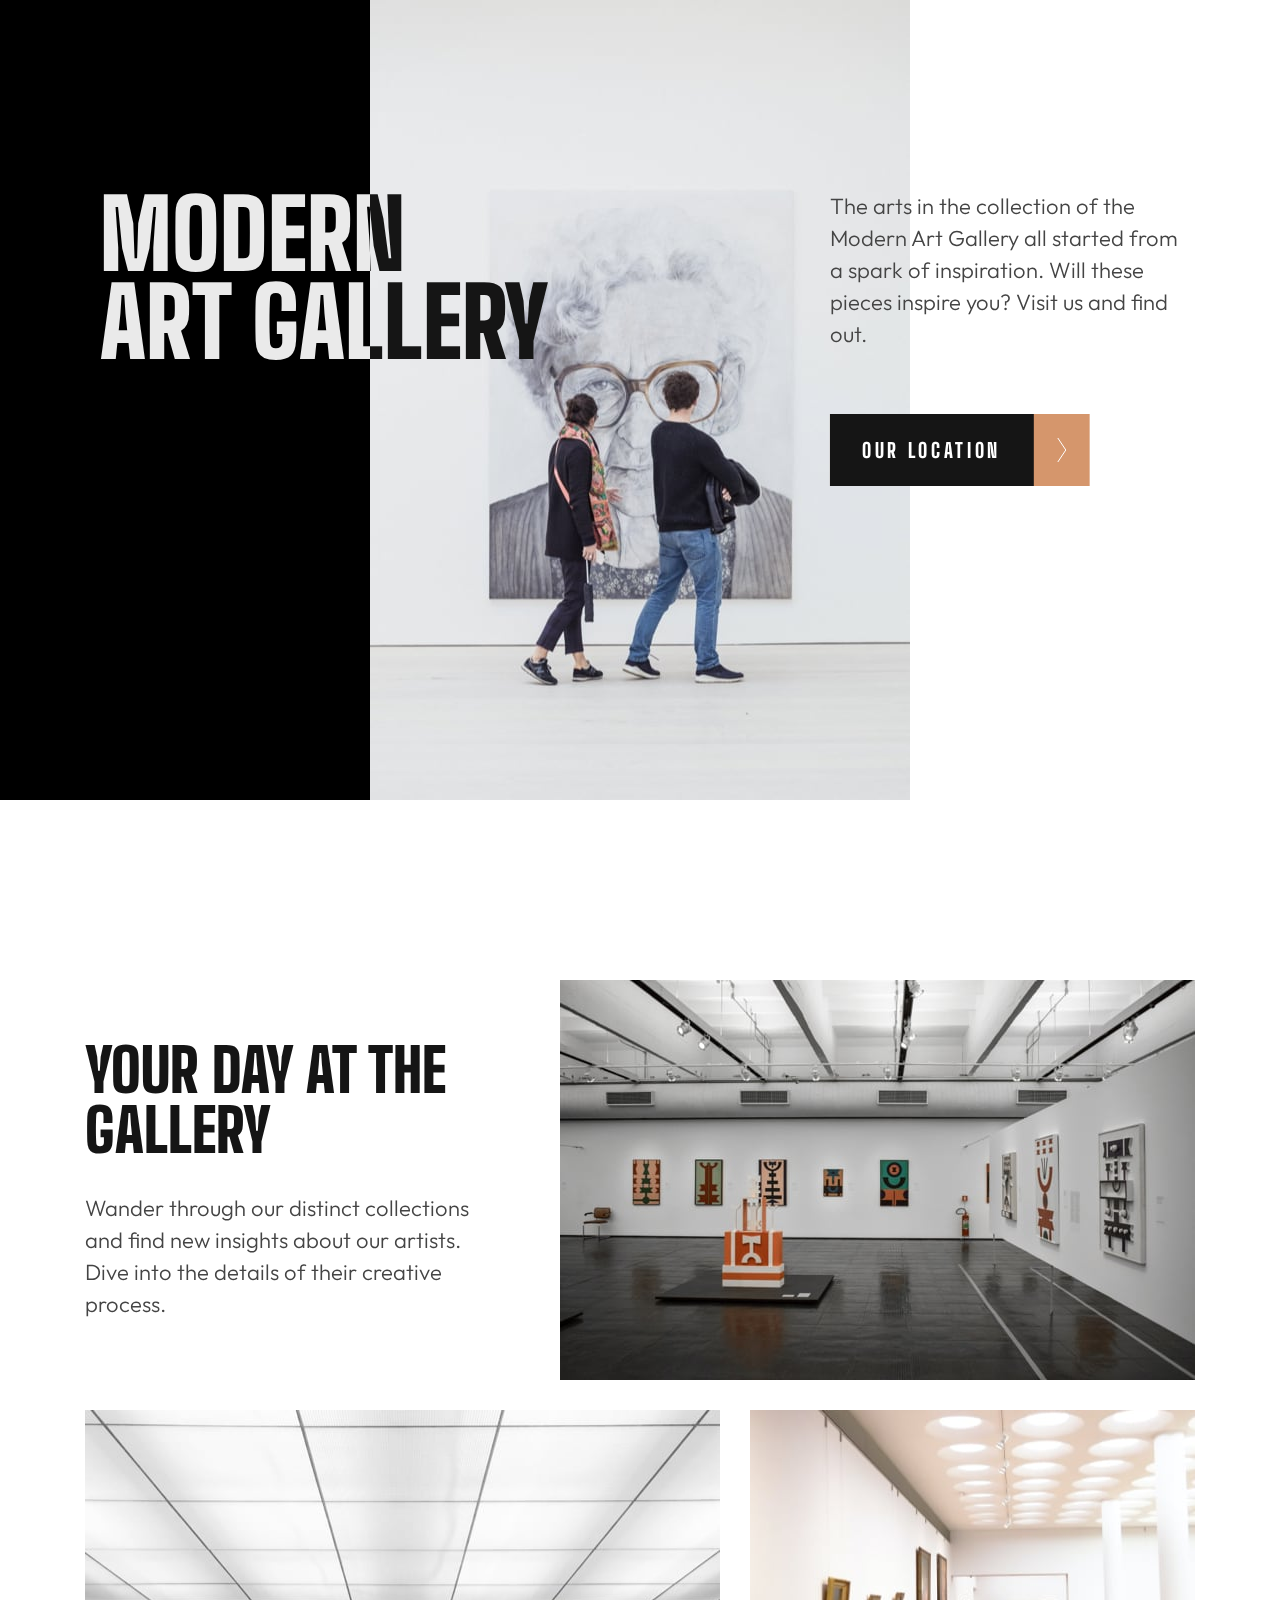
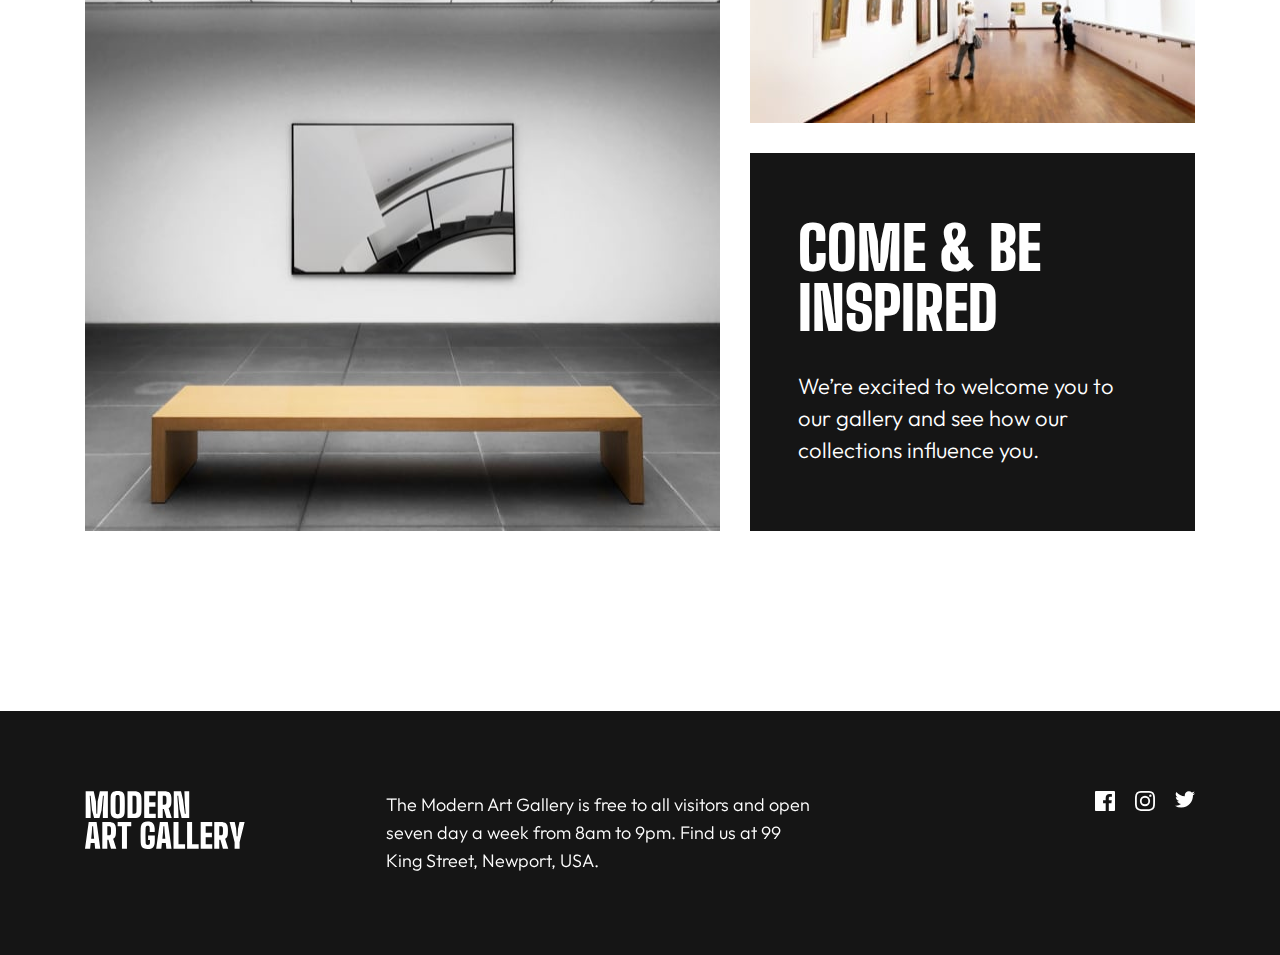
==== commit 41d3b9df: "correction color title hero index" ====
--- a/index.html
+++ b/index.html
@@ -27,7 +27,7 @@
 
     <div class="txt-hero">
 
-      <h1>Modern<br>Art Gallery</h1>
+      <h1 id="title-index">Modern<br>Art Gallery</h1>
 
       <div class="right-hero">
         <p>The arts in the collection of the Modern Art Gallery all started 
--- a/css/style.css
+++ b/css/style.css
@@ -1,10 +1,9 @@
-.txt-hero h1 {
+.txt-hero #title-index {
   font-family: "Big Shoulders Display";
   font-size: 96px;
   font-weight: 900;
   line-height: 88px;
   text-transform: uppercase;
-  color: #151515;
 }
 
 .location-right p, .body-gallery-bottom-right p, .header-gallery-txt p, .txt-hero p {
@@ -41,6 +40,8 @@
 .hero {
   position: relative;
   width: 100vw;
+  display: grid;
+  grid-template-columns: repeat(3, 1fr);
 }
 
 .img-tablet, .img-mobile {
@@ -48,13 +49,25 @@
 }
 
 .img-hero {
+  position: relative;
   display: grid;
   grid-template-columns: 1fr 540px 1fr;
+}
+
+.img-hero-left {
+  position: relative;
+  background-color: #FFFFFF;
+}
+.img-hero-left::after {
+  content: "";
+  position: absolute;
+  top: 0;
+  left: 0;
   width: 100%;
-}
-
-.img-hero-left {
-  background: #151515;
+  height: 100%;
+  background-color: #FFFFFF;
+  mix-blend-mode: difference;
+  z-index: 2;
 }
 
 .txt-hero {
@@ -71,11 +84,11 @@
   width: 350px;
   margin-bottom: 64px;
 }
-.txt-hero h1 {
-  color: #FFFFFF;
+.txt-hero #title-index {
   width: 500px;
   min-width: 450px;
-  mix-blend-mode: difference;
+  color: #151515;
+  z-index: 1;
 }
 .txt-hero .btn-location {
   position: relative;
@@ -153,7 +166,7 @@
     left: 390px;
     transform: translateX(0);
   }
-  .txt-hero h1 {
+  .txt-hero #title-index {
     font-size: 70px;
     line-height: 65px;
     color: #151515;
